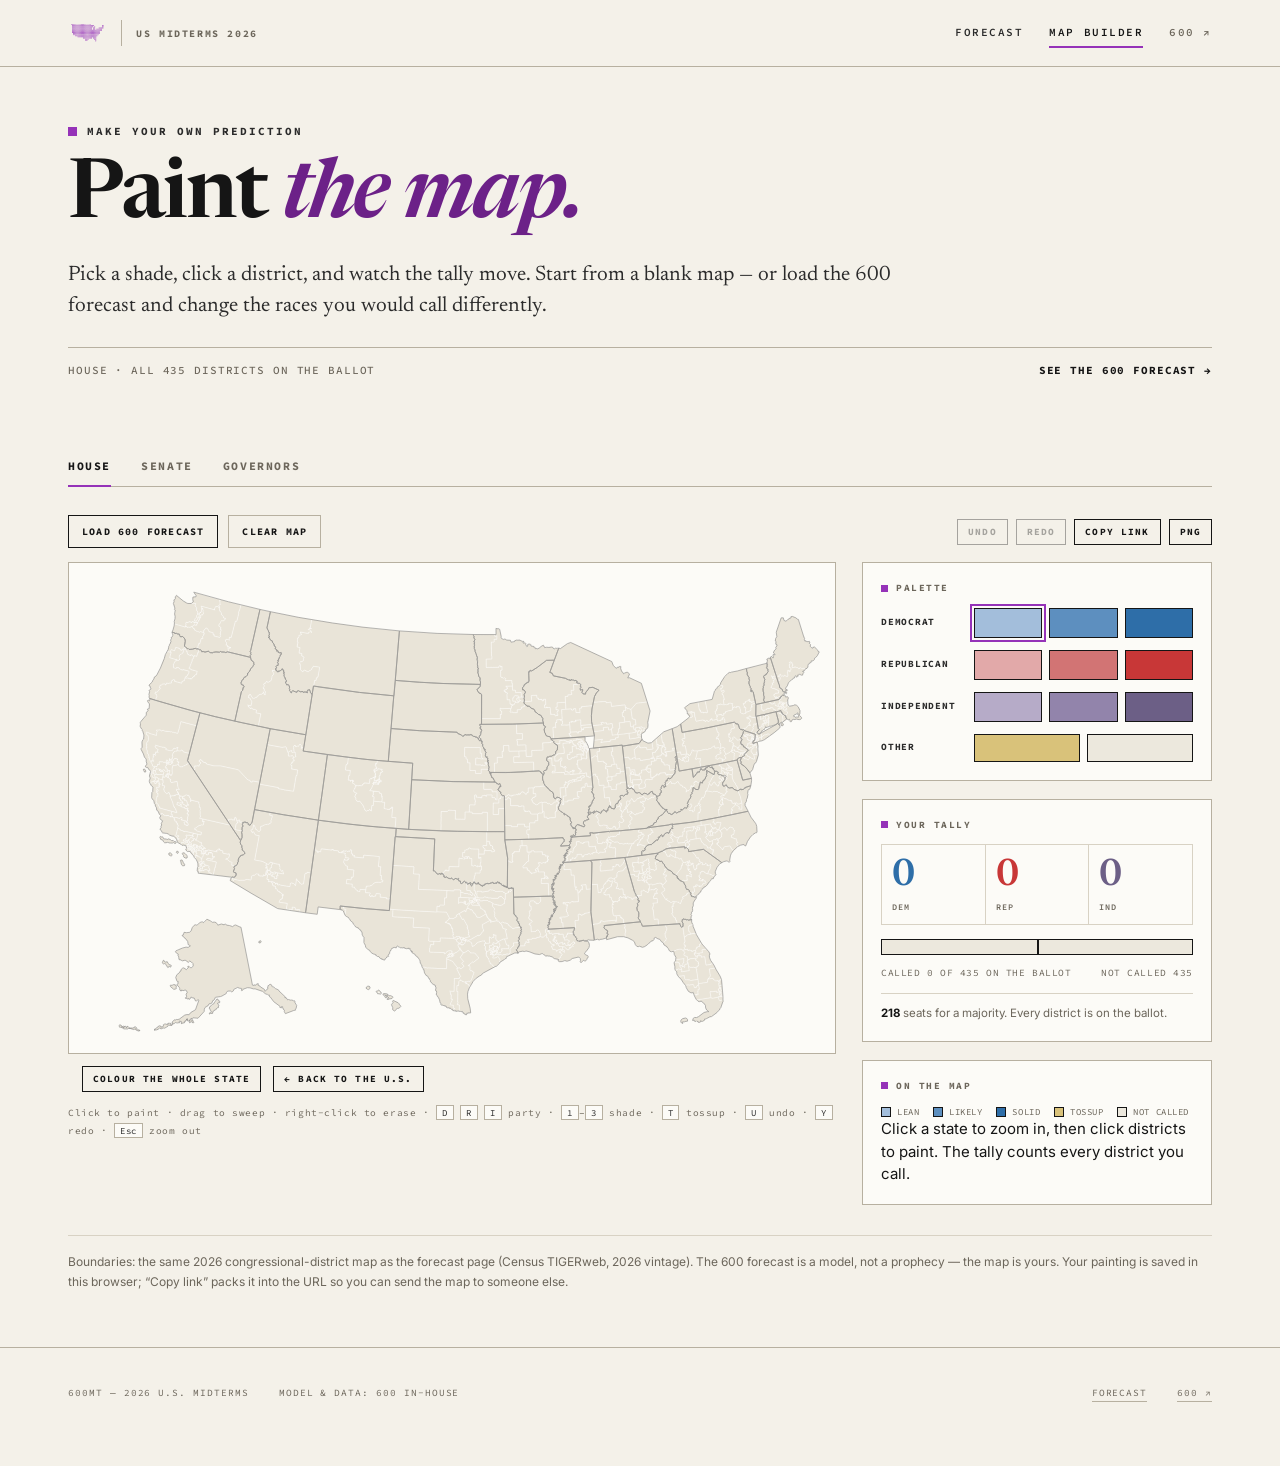
==== map.html @ 76a8f4be "Initial: 2026 U.S. midterms — forecast + map builder. Race-by-race Senate/House/Governor forecast fr" ====
<!DOCTYPE html>
<html lang="en">
<head>
  <meta charset="UTF-8">
  <meta name="viewport" content="width=device-width, initial-scale=1.0">
  <title>600mt — Make your own 2026 map</title>
  <meta name="description" content="Paint the 2026 U.S. midterms map yourself — House districts, Senate seats and governorships — and watch the tally.">
  <link rel="icon" type="image/svg+xml" href="img/logo.svg">
  <link rel="stylesheet" href="css/site.css">
</head>
<body>
  <header class="topbar">
    <div class="shell">
      <a class="brand" href="index.html" aria-label="600mt home">
        <img src="img/logo.svg" alt="600mt">
        <span class="divider"></span>
        <span class="tag">US Midterms 2026</span>
      </a>
      <nav class="nav" aria-label="Primary">
        <a href="index.html">Forecast</a>
        <a class="active" href="map.html">Map Builder</a>
        <a class="ext" href="https://anketdelisi.github.io/600/">600 &nearr;</a>
      </nav>
    </div>
  </header>

  <main class="shell">
    <header class="masthead">
      <div class="kicker">Make your own prediction</div>
      <h1 class="display">Paint <em>the map.</em></h1>
      <p class="lede">Pick a shade, click a district, and watch the tally move. Start from a blank map — or load the 600 forecast and change the races you would call differently.</p>
      <div class="dateline">
        <span id="status">Loading map&hellip;</span>
        <span class="spacer"></span>
        <a href="index.html"><b>See the 600 forecast &rarr;</b></a>
      </div>
    </header>

    <nav class="tabs" id="tabs" aria-label="Chamber">
      <button class="tab active" data-chamber="house">House</button>
      <button class="tab" data-chamber="senate">Senate</button>
      <button class="tab" data-chamber="governor">Governors</button>
    </nav>

    <div class="build-toolbar">
      <button class="btn" id="loadFc">Load 600 forecast</button>
      <button class="btn ghost" id="clearBtn">Clear map</button>
      <span class="spacer"></span>
      <div class="group">
        <button class="btn sm" id="undoBtn" disabled>Undo</button>
        <button class="btn sm" id="redoBtn" disabled>Redo</button>
        <button class="btn sm" id="shareBtn">Copy link</button>
        <button class="btn sm" id="pngBtn">PNG</button>
      </div>
    </div>

    <div class="builder">
      <section class="map-col" aria-label="Map">
        <div class="map-frame" id="frame">
          <div id="stage"></div>
          <div class="tip" id="tip"></div>
        </div>
        <div class="zoombar" id="zoombar" hidden>
          <b id="zoomName"></b>
          <button class="btn sm" id="fillStateBtn">Colour the whole state</button>
          <button class="btn sm" id="backBtn">&larr; Back to the U.S.</button>
        </div>
        <p class="hint">
          Click to paint &middot; drag to sweep &middot; right-click to erase &middot;
          <kbd>D</kbd> <kbd>R</kbd> <kbd>I</kbd> party &middot; <kbd>1</kbd>&ndash;<kbd>3</kbd> shade &middot;
          <kbd>T</kbd> tossup &middot; <kbd>U</kbd> undo &middot; <kbd>Y</kbd> redo &middot; <kbd>Esc</kbd> zoom out
        </p>
      </section>

      <aside class="side" aria-label="Controls and tally">
        <div class="panel">
          <div class="pk">Palette</div>
          <div class="palette" id="palette">
            <div class="prow" data-party="D">
              <span class="plabel">Democrat</span>
              <button class="swatch" data-code="1" style="--c:var(--d1)" aria-label="Lean Democratic" aria-pressed="false"></button>
              <button class="swatch" data-code="2" style="--c:var(--d2)" aria-label="Likely Democratic" aria-pressed="false"></button>
              <button class="swatch" data-code="3" style="--c:var(--d3)" aria-label="Solid Democratic" aria-pressed="false"></button>
            </div>
            <div class="prow" data-party="R">
              <span class="plabel">Republican</span>
              <button class="swatch" data-code="4" style="--c:var(--r1)" aria-label="Lean Republican" aria-pressed="false"></button>
              <button class="swatch" data-code="5" style="--c:var(--r2)" aria-label="Likely Republican" aria-pressed="false"></button>
              <button class="swatch" data-code="6" style="--c:var(--r3)" aria-label="Solid Republican" aria-pressed="false"></button>
            </div>
            <div class="prow" data-party="I">
              <span class="plabel">Independent</span>
              <button class="swatch" data-code="7" style="--c:var(--i1)" aria-label="Lean Independent" aria-pressed="false"></button>
              <button class="swatch" data-code="8" style="--c:var(--i2)" aria-label="Likely Independent" aria-pressed="false"></button>
              <button class="swatch" data-code="9" style="--c:var(--i3)" aria-label="Solid Independent" aria-pressed="false"></button>
            </div>
            <div class="prow special">
              <span class="plabel">Other</span>
              <button class="swatch" data-code="t" style="--c:var(--toss)" aria-label="Tossup" aria-pressed="false"></button>
              <button class="swatch" data-code="." style="--c:var(--paper-2)" aria-label="Not called" aria-pressed="true"></button>
            </div>
          </div>
        </div>

        <div class="panel tally">
          <div class="pk">Your tally</div>
          <div class="numbers">
            <div class="n d"><div class="v" id="tD">0</div><div class="k">Dem</div></div>
            <div class="n r"><div class="v" id="tR">0</div><div class="k">Rep</div></div>
            <div class="n i"><div class="v" id="tI">0</div><div class="k">Ind</div></div>
          </div>
          <div class="majority" id="majBar"><i class="d" id="mD"></i><i class="i" id="mI"></i><i class="r" id="mR"></i><div class="tick" id="mTick"></div></div>
          <div class="meta"><span id="tCalled">Called 0 of 435</span><span id="tLeft">Not called 435</span></div>
          <div class="chamber-line" id="chamberLine"></div>
        </div>

        <div class="panel">
          <div class="pk">On the map</div>
          <div class="chips">
            <span><i style="--c:var(--d1)"></i>Lean</span>
            <span><i style="--c:var(--d2)"></i>Likely</span>
            <span><i style="--c:var(--d3)"></i>Solid</span>
            <span><i style="--c:var(--toss)"></i>Tossup</span>
            <span><i style="--c:var(--paper-2)"></i>Not called</span>
          </div>
          <div class="chamber-line" id="legendLine"></div>
        </div>
      </aside>
    </div>

    <footer class="foot">
      Boundaries: the same 2026 congressional-district map as the forecast page (Census TIGERweb, 2026 vintage).
      The 600 forecast is a model, not a prophecy — the map is yours. Your painting is saved in this browser;
      &ldquo;Copy link&rdquo; packs it into the URL so you can send the map to someone else.
    </footer>
  </main>

  <footer class="footer">
    <div class="shell">
      <span>600mt &mdash; 2026 U.S. midterms</span>
      <span>Model &amp; data: 600 in-house</span>
      <span class="spacer"></span>
      <a href="index.html">Forecast</a>
      <a href="https://anketdelisi.github.io/600/">600 &nearr;</a>
    </div>
  </footer>

  <div class="toast" id="toast"></div>
  <script src="js/map.js"></script>
</body>
</html>
---- css/site.css ----
/* ============================================================
   600mt — 2026 U.S. Midterms
   Editorial design system: paper, ink, hairline rules, serif display
   ============================================================ */
@import url('https://fonts.googleapis.com/css2?family=Newsreader:ital,opsz,wght@0,6..72,400;0,6..72,500;0,6..72,600;0,6..72,800;1,6..72,400&family=Inter:wght@400;500;600;700;800&family=Source+Code+Pro:wght@400;500;600;700&display=swap');

:root{
  --paper:#F4F1E9;
  --paper-2:#ECE8DD;
  --surface:#FCFBF7;
  --ink:#151515;
  --ink-2:#2B2B2B;
  --muted:#6C665B;
  --line:#D8D2C4;
  --line-strong:#B7B0A0;
  --brand:#9532B8;
  --brand-deep:#6C2188;
  --d:#2E6EA8;
  --r:#C83737;
  --i:#6C5F86;
  --toss:#D9C27A;
  --d1:#A3BEDB;
  --d2:#5D8FBF;
  --d3:#2E6EA8;
  --r1:#E2A9A9;
  --r2:#D27474;
  --r3:#C83737;
  --i1:#B6ABC8;
  --i2:#9284AB;
  --i3:#6C5F86;
  --serif:'Newsreader','Iowan Old Style','Palatino Linotype',Georgia,serif;
  --sans:'Inter','Helvetica Neue',Arial,sans-serif;
  --mono:'Source Code Pro','IBM Plex Mono',ui-monospace,monospace;
}

*{box-sizing:border-box}
html{-webkit-text-size-adjust:100%}
html,body{margin:0;padding:0}
body{
  background:var(--paper);
  color:var(--ink);
  font-family:var(--sans);
  font-size:15px;
  line-height:1.5;
  -webkit-font-smoothing:antialiased;
  text-rendering:optimizeLegibility;
}
::selection{background:rgba(149,50,184,0.18)}
a{color:inherit;text-decoration:none}
a:hover{color:var(--brand-deep)}
button{font-family:inherit}
img{max-width:100%}
:focus-visible{outline:2px solid var(--brand);outline-offset:2px}

.shell{max-width:1200px;margin:0 auto;padding:0 28px}
.mono{font-family:var(--mono);font-variant-numeric:tabular-nums}

/* ---------- top bar ---------- */
.topbar{
  position:sticky;top:0;z-index:60;
  background:rgba(244,241,233,0.92);
  -webkit-backdrop-filter:blur(10px);
  border-bottom:1px solid var(--line-strong);
}
.topbar .shell{display:flex;align-items:center;gap:18px;height:66px}
.brand{display:flex;align-items:center;gap:14px;min-width:0}
.brand img{height:38px;width:auto;display:block}
.brand .divider{width:1px;height:26px;background:var(--line-strong)}
.brand .tag{font-family:var(--mono);font-size:10px;font-weight:700;letter-spacing:0.16em;text-transform:uppercase;color:var(--muted);white-space:nowrap}
.nav{margin-left:auto;display:flex;align-items:center;gap:26px}
.nav a{font-family:var(--mono);font-size:11px;font-weight:600;letter-spacing:0.14em;text-transform:uppercase;color:var(--ink-2);padding:6px 0;border-bottom:2px solid transparent}
.nav a:hover{color:var(--ink);border-bottom-color:var(--line-strong)}
.nav a.active{color:var(--ink);border-bottom-color:var(--brand)}
.nav .ext{color:var(--muted)}
@media (max-width:720px){
  .topbar .shell{height:58px;gap:10px}
  .brand img{height:31px}
  .brand .divider,.brand .tag{display:none}
  .nav{gap:14px}
  .nav a{font-size:10px;letter-spacing:0.1em}
}

/* ---------- masthead ---------- */
.masthead{padding:56px 0 34px}
.kicker{display:flex;align-items:center;gap:10px;font-family:var(--mono);font-size:11px;font-weight:700;letter-spacing:0.18em;text-transform:uppercase;color:var(--ink-2);margin-bottom:18px}
.kicker::before{content:"";width:9px;height:9px;background:var(--brand);display:inline-block}
h1.display{
  font-family:var(--serif);font-weight:600;font-size:clamp(44px,6.4vw,84px);
  line-height:0.98;letter-spacing:-0.03em;margin:0 0 22px;max-width:1000px;
}
h1.display em{font-style:italic;color:var(--brand-deep)}
.lede{font-family:var(--serif);font-size:clamp(17px,2vw,21px);line-height:1.5;color:var(--ink-2);max-width:72ch;margin:0 0 24px}
.dateline{display:flex;flex-wrap:wrap;align-items:center;gap:10px 22px;border-top:1px solid var(--line-strong);padding-top:14px;font-family:var(--mono);font-size:11px;font-weight:500;letter-spacing:0.08em;text-transform:uppercase;color:var(--muted)}
.dateline b{color:var(--ink);font-weight:700}
.dateline .spacer{margin-left:auto}

/* ---------- tabs ---------- */
.tabs{display:flex;gap:30px;border-bottom:1px solid var(--line-strong);margin:34px 0 28px}
.tab{
  appearance:none;background:none;border:0;border-bottom:2px solid transparent;
  font-family:var(--mono);font-size:11.5px;font-weight:700;letter-spacing:0.14em;
  text-transform:uppercase;color:var(--muted);padding:13px 0 12px;cursor:pointer;
  margin-bottom:-1px;transition:color .15s ease,border-color .15s ease;
}
.tab:hover{color:var(--ink)}
.tab.active{color:var(--ink);border-bottom-color:var(--brand)}
.pane{display:none}
.pane.active{display:block}

/* ---------- cards & rules ---------- */
.card{background:var(--surface);border:1px solid var(--line-strong);padding:24px}
.card + .card{margin-top:22px}
.card-head{display:flex;align-items:flex-start;gap:14px;margin-bottom:4px}
.card-head .t{font-family:var(--serif);font-size:23px;font-weight:600;letter-spacing:-0.01em;line-height:1.15}
.card-head .bar{width:9px;height:9px;background:var(--brand);margin-top:8px;flex:none}
.card .note{color:var(--muted);font-size:12.5px;margin:6px 0 18px;max-width:80ch}
.rule{border-top:1px solid var(--line);margin:18px 0}

/* ---------- scoreline ---------- */
.statusbar{
  position:sticky;top:66px;z-index:50;
  background:var(--paper);border-top:1px solid var(--ink);border-bottom:1px solid var(--ink);
  display:grid;grid-template-columns:150px 150px minmax(0,1fr) auto;align-items:center;
  gap:22px;padding:14px 2px;margin:0 0 28px;
}
@media (max-width:820px){
  .statusbar{grid-template-columns:1fr 1fr;gap:10px 22px}
  .statusbar{top:58px}
  .statusbar .sb-maj{grid-column:1/-1}
}
.sb-seg{display:flex;flex-direction:column;gap:2px}
.sb-seg .v{font-family:var(--serif);font-size:34px;font-weight:600;line-height:1;letter-spacing:-0.02em}
.sb-seg .v .pct{font-size:18px;vertical-align:8px;color:var(--muted)}
.sb-seg .k{font-family:var(--mono);font-size:9.5px;font-weight:600;letter-spacing:0.14em;text-transform:uppercase;color:var(--muted)}
.sb-seg.d .v{color:var(--d)}
.sb-seg.r .v{color:var(--r)}
.sb-seats{font-family:var(--mono);font-size:12px;font-weight:500;color:var(--ink-2);line-height:1.6}
.sb-seats b{font-weight:700}
.sb-seats b.d{color:var(--d)}.sb-seats b.r{color:var(--r)}
.sb-maj{font-family:var(--mono);font-size:10px;font-weight:600;letter-spacing:0.12em;text-transform:uppercase;color:var(--muted);text-align:right}
@media (max-width:820px){.sb-maj{text-align:left}}

/* ---------- two-column layout ---------- */
.layout-2col{display:grid;grid-template-columns:minmax(0,5fr) minmax(0,7fr);gap:22px;align-items:start;margin-bottom:22px}
@media (max-width:900px){.layout-2col{grid-template-columns:1fr}}
.col-a,.col-b{display:flex;flex-direction:column;gap:22px}

/* ---------- win-probability cells ---------- */
.ctl{display:grid;grid-template-columns:1fr 1fr;gap:1px;background:var(--line);border:1px solid var(--line);margin:16px 0 0}
.ctl .cell{background:var(--surface);padding:16px 16px 14px;border-top:3px solid var(--line-strong)}
.ctl .cell.d{border-top-color:var(--d)}
.ctl .cell.r{border-top-color:var(--r)}
.ctl .big{font-family:var(--serif);font-size:46px;font-weight:600;line-height:1;letter-spacing:-0.02em}
.ctl .cell.d .big{color:var(--d)}
.ctl .cell.r .big{color:var(--r)}
.ctl .big .pct{font-size:22px;color:var(--muted)}
.ctl .lbl{font-family:var(--mono);font-size:9.5px;font-weight:600;letter-spacing:0.12em;text-transform:uppercase;color:var(--muted);margin-top:8px;line-height:1.5}
.ctl .line{grid-column:1/-1;background:var(--surface);padding:14px 16px;font-size:12.5px;color:var(--muted);line-height:1.65}
.ctl .line b{color:var(--ink)}

/* ---------- charts ---------- */
.chart svg{width:100%;height:170px;display:block}
.chart .axis{font-family:var(--mono);font-size:9px;font-weight:600;fill:var(--muted)}

/* ---------- tables ---------- */
table{width:100%;border-collapse:collapse}
th{font-family:var(--mono);font-size:9.5px;font-weight:700;letter-spacing:0.14em;text-transform:uppercase;color:var(--muted);text-align:left;padding:10px 10px;border-bottom:1px solid var(--ink)}
td{padding:11px 10px;border-bottom:1px solid var(--line);vertical-align:middle;font-size:13px}
tbody tr{transition:background .12s ease}
tr[data-key]{cursor:pointer}
tr[data-key]:hover td{background:var(--paper-2)}
tr.selected td{background:#F1E9F4}
.race-name b{font-size:13.5px;font-weight:700}
.race-name .inc{display:block;color:var(--muted);font-size:11px;margin-top:2px}
.party-badge{display:inline-flex;align-items:center;justify-content:center;width:20px;height:20px;margin-right:8px;vertical-align:-4px;overflow:hidden;border:1px solid var(--line-strong);background:#fff}
.party-badge img{width:100%;height:100%;object-fit:contain;display:block}
.party-badge.D{background:var(--d)}
.party-badge.R{background:var(--r)}
.party-badge.I{background:var(--i);color:#fff;font-size:8px;font-weight:800}
.party-badge.open{color:var(--muted);font-size:8px;font-weight:800}
.rating{display:inline-block;font-family:var(--mono);font-size:10px;font-weight:600;letter-spacing:0.04em;padding:4px 8px;border:1px solid var(--line-strong);white-space:nowrap;color:var(--ink-2)}
.rating.d{border-color:var(--d);color:var(--d);background:#EDF3F9}
.rating.r{border-color:var(--r);color:var(--r);background:#FAEEEE}
.rating.t{border-color:#B99A3F;color:#7A6418;background:#F7F0D7}
.rating.none{color:var(--muted);background:transparent}
.polling{font-family:var(--mono);font-size:11.5px;white-space:nowrap;color:var(--ink-2)}
.polling .none{color:var(--muted)}
.polling b.n{color:var(--d);font-weight:600}
.polling b.u{color:var(--r);font-weight:600}
.polling b.i{color:var(--i);font-weight:600}
.chance{display:flex;height:28px;border:1px solid var(--ink);position:relative;overflow:hidden;background:var(--surface)}
.chance .d{background:var(--d)}
.chance .r{background:var(--r)}
.chance .i{background:var(--i)}
.chance .tick{position:absolute;top:0;bottom:0;left:50%;width:2px;background:rgba(21,21,21,0.5);z-index:2}
.chance .lbl{position:absolute;top:50%;transform:translateY(-50%);font-family:var(--mono);font-size:10.5px;font-weight:700;color:#fff;z-index:3;padding:0 7px}
.chance .lbl.pleft{left:2px}
.chance .lbl.pright{right:2px}
.chance .lbl.pind{left:50%;transform:translate(-50%,-50%)}
.legend{display:flex;gap:20px;flex-wrap:wrap;font-family:var(--mono);font-size:10px;letter-spacing:0.06em;text-transform:uppercase;color:var(--muted);margin-top:16px;padding-top:12px;border-top:1px solid var(--line)}
.legend .sw{display:inline-block;width:22px;height:9px;border:1px solid var(--ink);margin-right:7px;vertical-align:0}
.legend .sw.d{background:var(--d)}.legend .sw.r{background:var(--r)}

/* ---------- race detail ---------- */
tr.detail-row td{background:var(--paper);border-bottom:1px solid var(--ink);padding:16px 10px}
.race-detail{padding:2px}
.race-detail.empty{font-family:var(--mono);font-size:11px;color:var(--muted);padding:10px 2px}
.rd-head{display:flex;align-items:baseline;gap:12px;flex-wrap:wrap;margin-bottom:12px}
.rd-title{font-family:var(--mono);font-size:10px;font-weight:700;letter-spacing:0.14em;text-transform:uppercase}
.rd-note{font-family:var(--mono);font-size:10px;color:var(--muted)}
.rd-graph{background:var(--surface);border:1px solid var(--line-strong);padding:10px 12px;margin-bottom:14px}
.rd-table th{padding:6px 8px;border-bottom:1px solid var(--ink)}
.rd-table td{padding:7px 8px;border-bottom:1px solid var(--line);font-size:12px;font-weight:600}
.rd-table td.num{font-family:var(--mono);font-variant-numeric:tabular-nums;text-align:right;font-weight:500}
.rd-table td.d{color:var(--d)}.rd-table td.r{color:var(--r)}

/* ---------- map (forecast) ---------- */
.mapwrap{position:relative}
.map-ctrls{display:flex;align-items:center;gap:10px;margin-bottom:12px;flex-wrap:wrap}
.map-ctrls .map-title{font-family:var(--mono);font-size:10px;font-weight:600;letter-spacing:0.08em;text-transform:uppercase;color:var(--muted)}
.map-svg{width:100%;display:block}
.map-svg .land{fill:var(--paper-2);stroke:#fff;stroke-width:0.6}
.map-svg .st{stroke:#fff;stroke-width:0.6;cursor:pointer;transition:fill .15s ease}
.map-svg .st:hover,.map-svg .st.focus{stroke:var(--ink);stroke-width:1.4}
.map-svg .dist{stroke:#fff;stroke-width:0.4;cursor:pointer;transition:fill .12s ease}
.map-svg .dist:hover,.map-svg .dist.focus{stroke:var(--ink);stroke-width:1.1}
.map-svg .sub{stroke:var(--ink);stroke-width:1;fill:none;pointer-events:none;opacity:0.45}
.map-tip{position:absolute;pointer-events:none;background:var(--ink);color:var(--paper);padding:10px 12px;font-size:12px;z-index:30;display:none;min-width:150px}
.map-tip .t{font-weight:700;font-size:12.5px;margin-bottom:4px;letter-spacing:0.01em}
.map-tip .t .cd{opacity:0.65;font-weight:500}
.map-tip .r{font-family:var(--mono);font-size:11px;margin-top:2px}
.map-tip .r .d{color:#9CC3E8}.map-tip .r .u{color:#F0A6A6}
.map-tip .m{opacity:0.7;font-size:10.5px;margin-top:3px;font-family:var(--mono)}
.map-leg{display:flex;align-items:center;gap:10px;flex-wrap:wrap;font-family:var(--mono);font-size:9.5px;letter-spacing:0.06em;text-transform:uppercase;color:var(--muted);margin-top:14px;padding-top:12px;border-top:1px solid var(--line)}
.map-leg .bar{width:170px;height:10px;border:1px solid var(--ink);display:flex;overflow:hidden}
.map-leg .bar i{display:block;height:100%}
.map-leg b{color:var(--ink)}

/* ---------- buttons ---------- */
.btn{
  appearance:none;display:inline-flex;align-items:center;gap:8px;
  background:transparent;color:var(--ink);border:1px solid var(--ink);
  font-family:var(--mono);font-size:10px;font-weight:700;letter-spacing:0.12em;
  text-transform:uppercase;padding:9px 13px;cursor:pointer;
  transition:background .12s ease,color .12s ease,border-color .12s ease,opacity .12s ease;
  white-space:nowrap;
}
.btn:hover{background:var(--ink);color:var(--paper)}
.btn:disabled{opacity:0.35;cursor:not-allowed}
.btn:disabled:hover{background:transparent;color:var(--ink)}
.btn.primary{background:var(--ink);color:var(--paper)}
.btn.primary:hover{background:var(--brand-deep);border-color:var(--brand-deep);color:#fff}
.btn.ghost{border-color:var(--line-strong)}
.btn.ghost:hover{background:var(--paper-2);border-color:var(--ink);color:var(--ink)}
.btn.sm{padding:6px 10px;font-size:9.5px}
.shot-btn{
  appearance:none;display:inline-flex;align-items:center;justify-content:center;
  width:30px;height:30px;background:transparent;border:1px solid var(--ink);color:var(--ink);
  cursor:pointer;margin-left:auto;transition:background .12s ease,color .12s ease;
}
.shot-btn:hover{background:var(--ink);color:var(--paper)}
.shot-btn svg{display:block}

/* ---------- misc ---------- */
.foot{font-size:12px;line-height:1.7;color:var(--muted);margin:22px 0 0;padding-top:16px;border-top:1px solid var(--line)}
.foot b{color:var(--ink)}
.load{text-align:center;padding:70px 0;font-family:var(--mono);font-size:11px;letter-spacing:0.12em;text-transform:uppercase;color:var(--muted)}
.select{
  font-family:var(--mono);font-size:10.5px;font-weight:600;letter-spacing:0.06em;
  padding:8px 10px;border:1px solid var(--ink);background:var(--surface);color:var(--ink);cursor:pointer;
}
.toggle-flow{display:flex;align-items:center;gap:12px;margin-bottom:16px;flex-wrap:wrap}
.footer{padding:38px 0 64px;border-top:1px solid var(--line-strong);margin-top:54px}
.footer .shell{display:flex;flex-wrap:wrap;gap:16px 30px;align-items:baseline;font-family:var(--mono);font-size:9.5px;letter-spacing:0.1em;text-transform:uppercase;color:var(--muted)}
.footer .shell .spacer{margin-left:auto}
.footer a{border-bottom:1px solid var(--line-strong);padding-bottom:1px}
.footer a:hover{border-color:var(--brand)}

/* ============================================================
   MAP BUILDER (map.html)
   ============================================================ */
.builder{display:grid;grid-template-columns:minmax(0,1fr) 350px;gap:26px;align-items:start;margin-bottom:30px}
@media (max-width:980px){.builder{grid-template-columns:1fr}}
.map-col{min-width:0}
.build-toolbar{display:flex;align-items:center;gap:10px;flex-wrap:wrap;margin-bottom:14px}
.build-toolbar .spacer{margin-left:auto}
.build-toolbar .group{display:flex;gap:8px;flex-wrap:wrap}
.map-frame{background:var(--surface);border:1px solid var(--line-strong);padding:14px;position:relative}
.map-frame svg{width:100%;display:block;touch-action:none}
.map-frame .land{fill:var(--paper-2);stroke:#fff;stroke-width:0.6}
.map-frame .region{stroke:#fff;stroke-width:0.5;cursor:crosshair;transition:opacity .1s ease}
.map-frame .region.nopaint{cursor:default;opacity:0.4}
.map-frame .region:hover{stroke:var(--ink);stroke-width:1.3}
.map-frame .dist{stroke:#fff;stroke-width:0.45;cursor:crosshair}
.map-frame .dist:hover{stroke:var(--ink);stroke-width:1.1}
.map-frame .sub{stroke:var(--ink);stroke-width:1;fill:none;pointer-events:none;opacity:0.4}
.map-frame .state-label{font-family:var(--mono);font-size:10px;font-weight:600;fill:var(--muted);pointer-events:none;letter-spacing:0.04em}
.map-frame .tip{
  position:absolute;pointer-events:none;background:var(--ink);color:var(--paper);
  padding:9px 11px;font-size:11.5px;z-index:30;display:none;max-width:260px;line-height:1.4;
}
.map-frame .tip .t{font-weight:700;font-size:12px}
.map-frame .tip .m{font-family:var(--mono);font-size:10px;opacity:0.75;margin-top:3px}
.zoombar{display:flex;align-items:center;gap:12px;margin:12px 2px 0;font-family:var(--mono);font-size:10px;letter-spacing:0.1em;text-transform:uppercase;color:var(--muted)}
.zoombar b{color:var(--ink)}
.hint{font-family:var(--mono);font-size:9.5px;letter-spacing:0.06em;color:var(--muted);margin-top:12px;line-height:1.9}
.hint kbd{font-family:var(--mono);border:1px solid var(--line-strong);padding:1px 5px;font-size:9px;color:var(--ink-2);background:var(--surface)}

/* sidebar */
.side{position:sticky;top:84px;display:flex;flex-direction:column;gap:18px}
@media (max-width:980px){.side{position:static}}
.panel{background:var(--surface);border:1px solid var(--line-strong);padding:18px}
.panel .pk{font-family:var(--mono);font-size:9.5px;font-weight:700;letter-spacing:0.16em;text-transform:uppercase;color:var(--muted);margin-bottom:12px;display:flex;align-items:center;gap:8px}
.panel .pk::before{content:"";width:7px;height:7px;background:var(--brand)}
.palette{display:flex;flex-direction:column;gap:12px}
.prow{display:grid;grid-template-columns:86px repeat(3,1fr);gap:7px;align-items:center}
.prow .plabel{font-family:var(--mono);font-size:9.5px;font-weight:700;letter-spacing:0.08em;text-transform:uppercase;color:var(--ink-2)}
.swatch{
  appearance:none;height:30px;border:1px solid var(--ink);background:var(--c);
  cursor:pointer;position:relative;transition:transform .1s ease;
}
.swatch:hover{transform:translateY(-1px)}
.swatch[aria-pressed="true"]{outline:2px solid var(--brand);outline-offset:2px}
.swatch small{position:absolute;bottom:-1px;right:2px;font-family:var(--mono);font-size:7.5px;font-weight:700;color:rgba(21,21,21,0.55)}
.prow.special{grid-template-columns:86px 1fr 1fr}
.prow.special .swatch{height:28px}

/* tally */
.tally .numbers{display:grid;grid-template-columns:1fr 1fr 1fr;gap:1px;background:var(--line);border:1px solid var(--line);margin-bottom:14px}
.tally .numbers .n{background:var(--surface);padding:12px 10px 10px}
.tally .numbers .n .v{font-family:var(--serif);font-size:38px;font-weight:600;line-height:1;letter-spacing:-0.02em}
.tally .numbers .n .k{font-family:var(--mono);font-size:8.5px;font-weight:600;letter-spacing:0.12em;text-transform:uppercase;color:var(--muted);margin-top:6px}
.tally .numbers .n.d .v{color:var(--d)}
.tally .numbers .n.r .v{color:var(--r)}
.tally .numbers .n.i .v{color:var(--i)}
.majority{height:16px;border:1px solid var(--ink);display:flex;position:relative;overflow:hidden;background:var(--paper-2);margin-bottom:10px}
.majority i{display:block;height:100%}
.majority .tick{position:absolute;top:-1px;bottom:-1px;width:2px;background:var(--ink);z-index:2}
.tally .meta{display:flex;justify-content:space-between;gap:10px;font-family:var(--mono);font-size:9.5px;letter-spacing:0.06em;text-transform:uppercase;color:var(--muted);line-height:1.7}
.tally .meta b{color:var(--ink)}
.tally .chamber-line{margin-top:12px;padding-top:10px;border-top:1px solid var(--line);font-size:11.5px;color:var(--muted);line-height:1.65}
.tally .chamber-line b{color:var(--ink)}
.tally .chamber-line .d{color:var(--d);font-weight:700}
.tally .chamber-line .r{color:var(--r);font-weight:700}
.tally .chamber-line .i{color:var(--i);font-weight:700}

/* legend chips in builder */
.chips{display:flex;flex-wrap:wrap;gap:8px 14px;font-family:var(--mono);font-size:9px;letter-spacing:0.06em;text-transform:uppercase;color:var(--muted);margin-top:12px}
.chips span{display:inline-flex;align-items:center;gap:6px}
.chips i{width:10px;height:10px;border:1px solid var(--ink);display:inline-block;background:var(--c)}

/* toast */
.toast{
  position:fixed;left:50%;bottom:26px;transform:translateX(-50%) translateY(10px);
  background:var(--ink);color:var(--paper);font-family:var(--mono);font-size:10px;
  letter-spacing:0.08em;text-transform:uppercase;padding:10px 16px;opacity:0;
  pointer-events:none;transition:opacity .2s ease,transform .2s ease;z-index:100;
}
.toast.on{opacity:1;transform:translateX(-50%)}
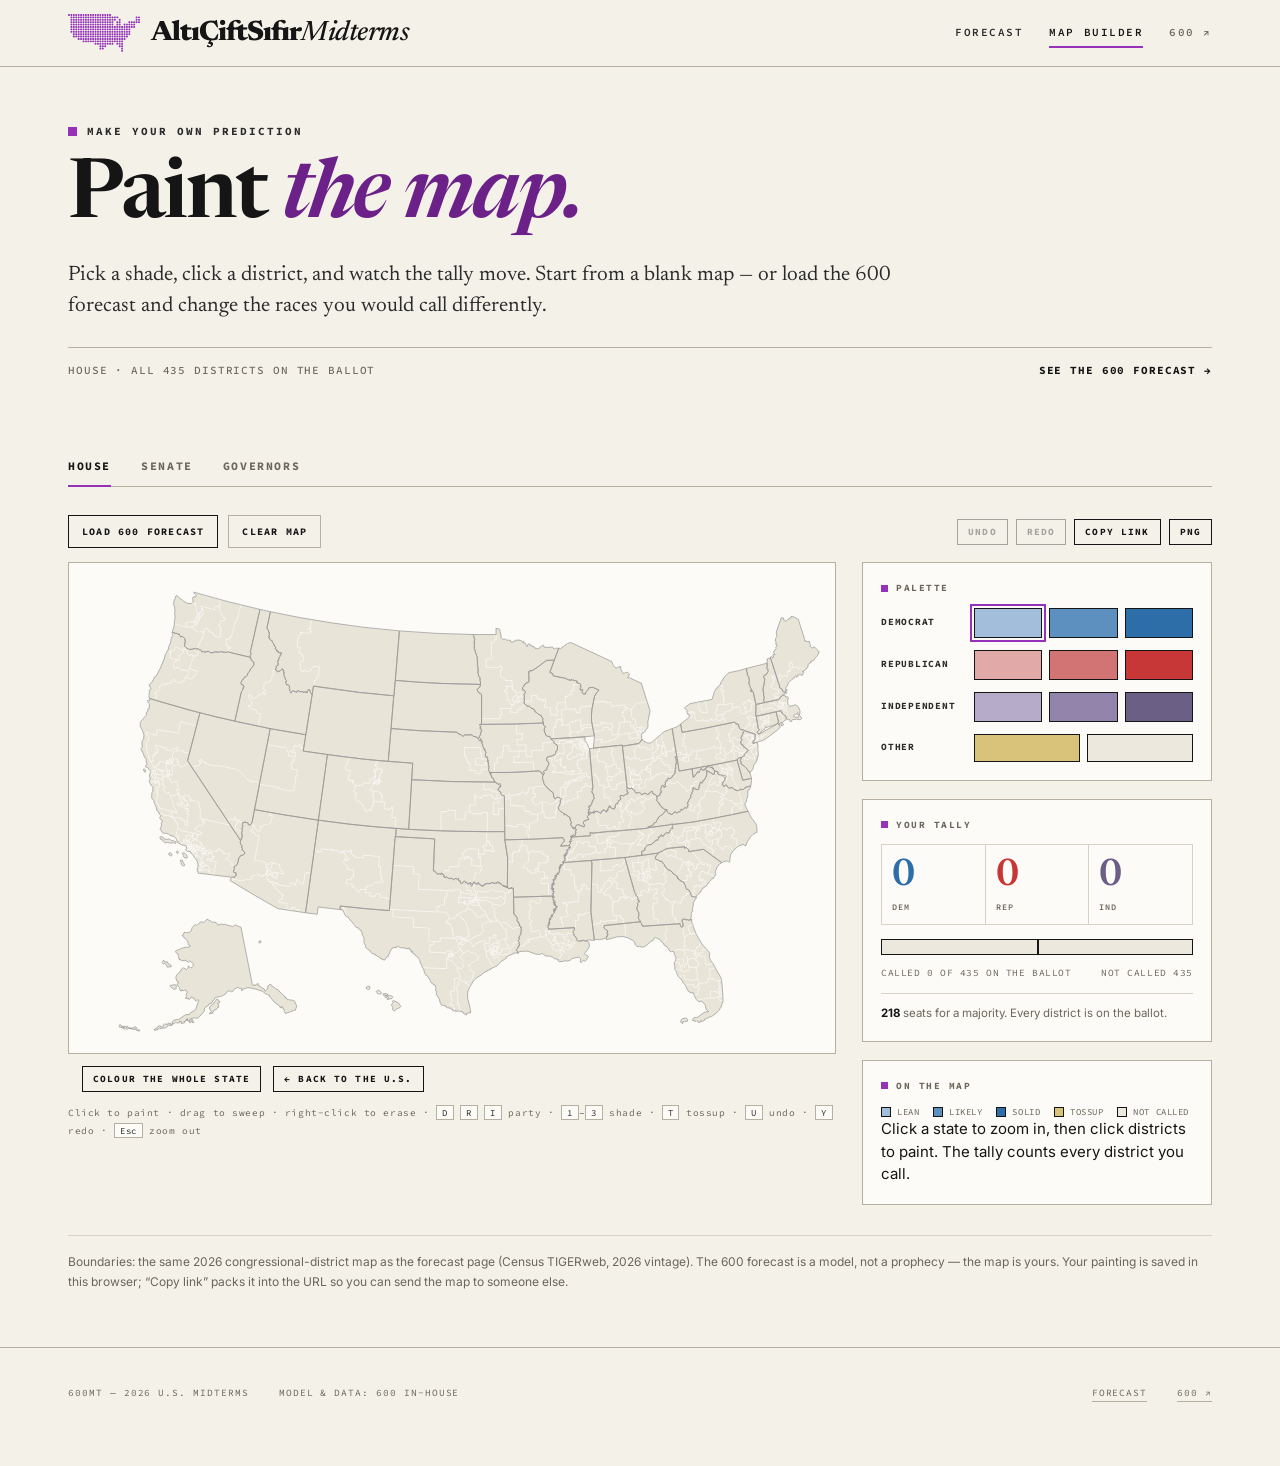
==== commit 102a7bc5: "Brand: dotted map + AltıÇiftSıfır Midterms wordmark Crop the dotted-map favicon/logo to the map boun" ====
--- a/map.html
+++ b/map.html
@@ -3,7 +3,7 @@
 <head>
   <meta charset="UTF-8">
   <meta name="viewport" content="width=device-width, initial-scale=1.0">
-  <title>600mt — Make your own 2026 map</title>
+  <title>AltıÇiftSıfır Midterms — Make your own 2026 map</title>
   <meta name="description" content="Paint the 2026 U.S. midterms map yourself — House districts, Senate seats and governorships — and watch the tally.">
   <link rel="icon" type="image/svg+xml" href="img/logo.svg">
   <link rel="stylesheet" href="css/site.css">
@@ -11,10 +11,9 @@
 <body>
   <header class="topbar">
     <div class="shell">
-      <a class="brand" href="index.html" aria-label="600mt home">
-        <img src="img/logo.svg" alt="600mt">
-        <span class="divider"></span>
-        <span class="tag">US Midterms 2026</span>
+      <a class="brand" href="index.html" aria-label="AltıÇiftSıfır Midterms — home">
+        <img class="brand-mark" src="img/logo.svg" alt="">
+        <span class="brand-word">AltıÇiftSıfır<em>Midterms</em></span>
       </a>
       <nav class="nav" aria-label="Primary">
         <a href="index.html">Forecast</a>
--- a/css/site.css
+++ b/css/site.css
@@ -2,7 +2,7 @@
    600mt — 2026 U.S. Midterms
    Editorial design system: paper, ink, hairline rules, serif display
    ============================================================ */
-@import url('https://fonts.googleapis.com/css2?family=Newsreader:ital,opsz,wght@0,6..72,400;0,6..72,500;0,6..72,600;0,6..72,800;1,6..72,400&family=Inter:wght@400;500;600;700;800&family=Source+Code+Pro:wght@400;500;600;700&display=swap');
+@import url('https://fonts.googleapis.com/css2?family=Newsreader:ital,opsz,wght@0,6..72,400;0,6..72,500;0,6..72,600;0,6..72,800;1,6..72,400;1,6..72,500&family=Inter:wght@400;500;600;700;800&family=Source+Code+Pro:wght@400;500;600;700&display=swap');
 
 :root{
   --paper:#F4F1E9;
@@ -63,21 +63,37 @@
   border-bottom:1px solid var(--line-strong);
 }
 .topbar .shell{display:flex;align-items:center;gap:18px;height:66px}
-.brand{display:flex;align-items:center;gap:14px;min-width:0}
-.brand img{height:38px;width:auto;display:block}
-.brand .divider{width:1px;height:26px;background:var(--line-strong)}
-.brand .tag{font-family:var(--mono);font-size:10px;font-weight:700;letter-spacing:0.16em;text-transform:uppercase;color:var(--muted);white-space:nowrap}
+.brand{display:flex;align-items:center;gap:11px;min-width:0;color:var(--ink)}
+.brand-mark{height:38px;width:auto;display:block;flex:none}
+.brand-word{display:flex;align-items:baseline;font-family:var(--serif);font-weight:800;font-size:28px;line-height:1;letter-spacing:-0.035em;white-space:nowrap}
+.brand-word em{font-style:italic;font-weight:500;letter-spacing:-0.02em;margin-left:0.02em}
+.brand:hover .brand-word,.brand:hover .brand-word em{color:var(--brand-deep)}
 .nav{margin-left:auto;display:flex;align-items:center;gap:26px}
 .nav a{font-family:var(--mono);font-size:11px;font-weight:600;letter-spacing:0.14em;text-transform:uppercase;color:var(--ink-2);padding:6px 0;border-bottom:2px solid transparent}
 .nav a:hover{color:var(--ink);border-bottom-color:var(--line-strong)}
 .nav a.active{color:var(--ink);border-bottom-color:var(--brand)}
 .nav .ext{color:var(--muted)}
-@media (max-width:720px){
+@media (max-width:980px){
+  .brand-mark{height:32px}
+  .brand-word{font-size:23px}
+  .nav{gap:18px}
+}
+@media (max-width:760px){
   .topbar .shell{height:58px;gap:10px}
-  .brand img{height:31px}
-  .brand .divider,.brand .tag{display:none}
+  .brand{gap:0}
+  .brand-mark{height:31px}
+  .brand-word{display:none}
   .nav{gap:14px}
   .nav a{font-size:10px;letter-spacing:0.1em}
+}
+@media (max-width:430px){
+  .brand-mark{height:27px}
+  .nav{gap:10px}
+  .nav a{font-size:9px;letter-spacing:0.05em}
+}
+@media (max-width:360px){
+  .brand-mark{height:24px}
+  .nav a{font-size:8.5px}
 }
 
 /* ---------- masthead ---------- */
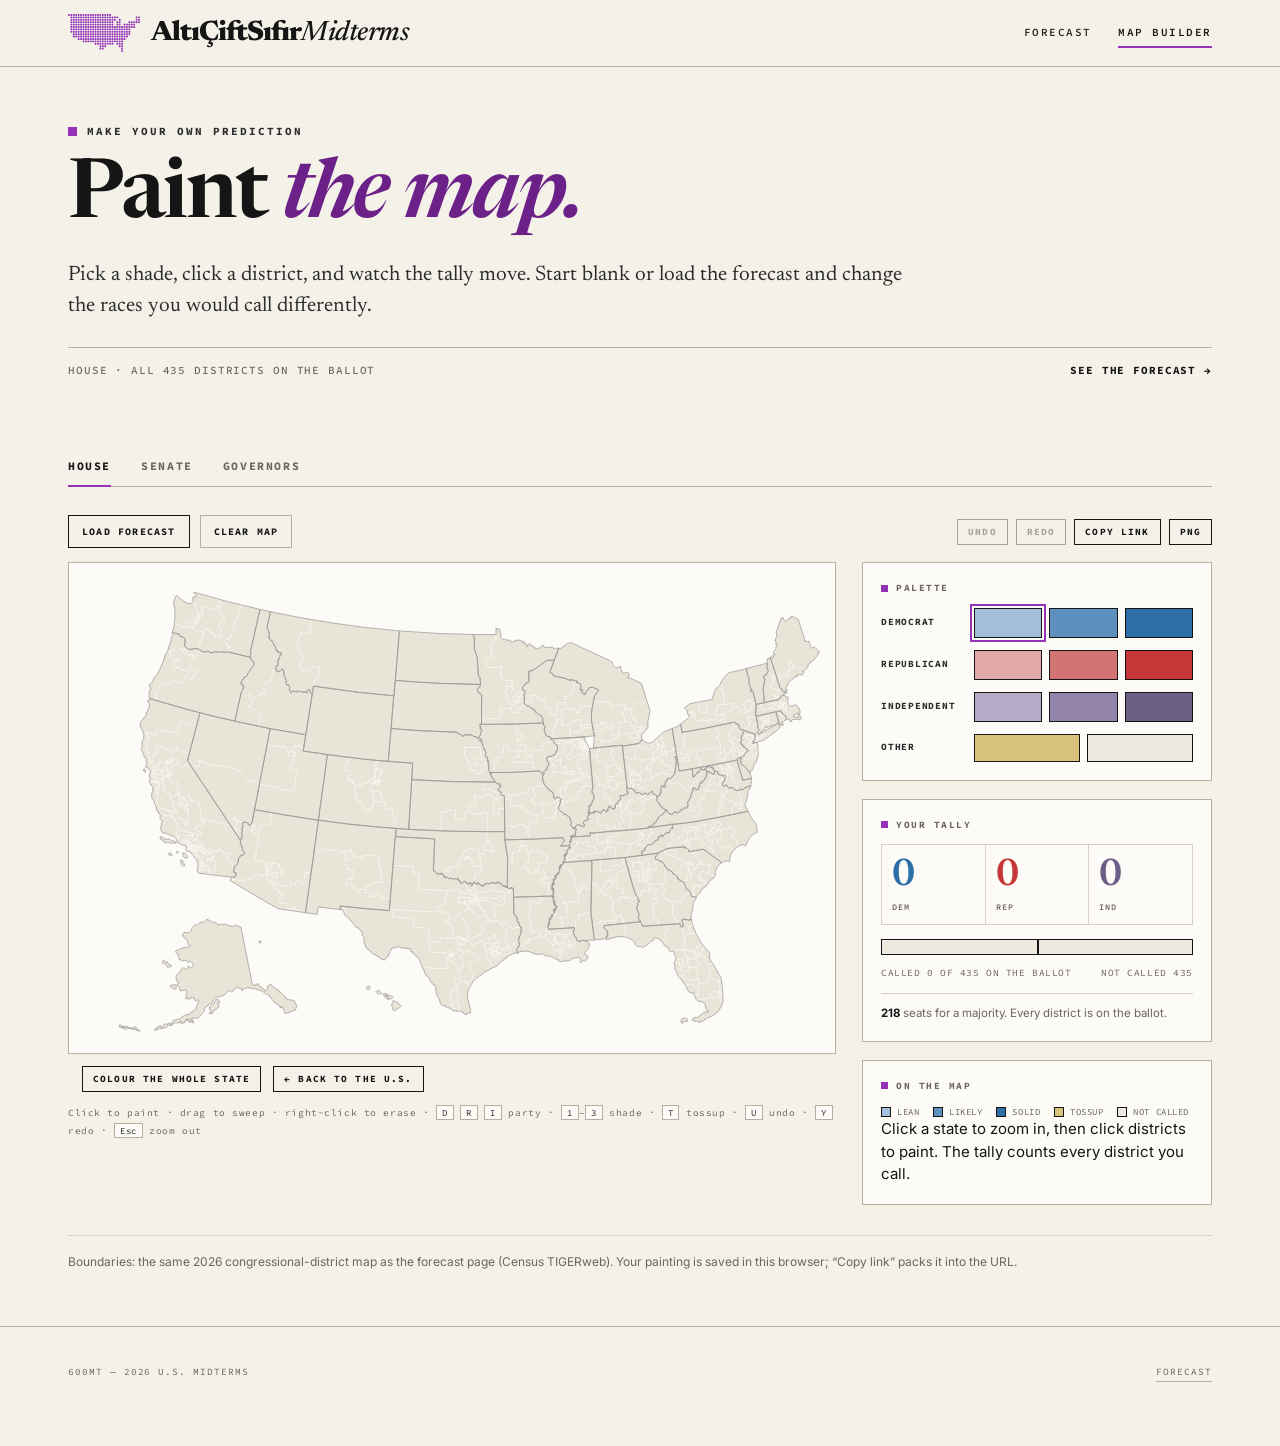
==== commit 7f65431a: "Trim redundant site copy and remove 600 link" ====
--- a/map.html
+++ b/map.html
@@ -18,7 +18,6 @@
       <nav class="nav" aria-label="Primary">
         <a href="index.html">Forecast</a>
         <a class="active" href="map.html">Map Builder</a>
-        <a class="ext" href="https://anketdelisi.github.io/600/">600 &nearr;</a>
       </nav>
     </div>
   </header>
@@ -27,11 +26,11 @@
     <header class="masthead">
       <div class="kicker">Make your own prediction</div>
       <h1 class="display">Paint <em>the map.</em></h1>
-      <p class="lede">Pick a shade, click a district, and watch the tally move. Start from a blank map — or load the 600 forecast and change the races you would call differently.</p>
+      <p class="lede">Pick a shade, click a district, and watch the tally move. Start blank or load the forecast and change the races you would call differently.</p>
       <div class="dateline">
         <span id="status">Loading map&hellip;</span>
         <span class="spacer"></span>
-        <a href="index.html"><b>See the 600 forecast &rarr;</b></a>
+        <a href="index.html"><b>See the forecast &rarr;</b></a>
       </div>
     </header>
 
@@ -42,7 +41,7 @@
     </nav>
 
     <div class="build-toolbar">
-      <button class="btn" id="loadFc">Load 600 forecast</button>
+      <button class="btn" id="loadFc">Load forecast</button>
       <button class="btn ghost" id="clearBtn">Clear map</button>
       <span class="spacer"></span>
       <div class="group">
@@ -128,19 +127,17 @@
     </div>
 
     <footer class="foot">
-      Boundaries: the same 2026 congressional-district map as the forecast page (Census TIGERweb, 2026 vintage).
-      The 600 forecast is a model, not a prophecy — the map is yours. Your painting is saved in this browser;
-      &ldquo;Copy link&rdquo; packs it into the URL so you can send the map to someone else.
+      Boundaries: the same 2026 congressional-district map as the forecast page
+      (Census TIGERweb). Your painting is saved in this browser;
+      &ldquo;Copy link&rdquo; packs it into the URL.
     </footer>
   </main>
 
   <footer class="footer">
     <div class="shell">
       <span>600mt &mdash; 2026 U.S. midterms</span>
-      <span>Model &amp; data: 600 in-house</span>
       <span class="spacer"></span>
       <a href="index.html">Forecast</a>
-      <a href="https://anketdelisi.github.io/600/">600 &nearr;</a>
     </div>
   </footer>
 
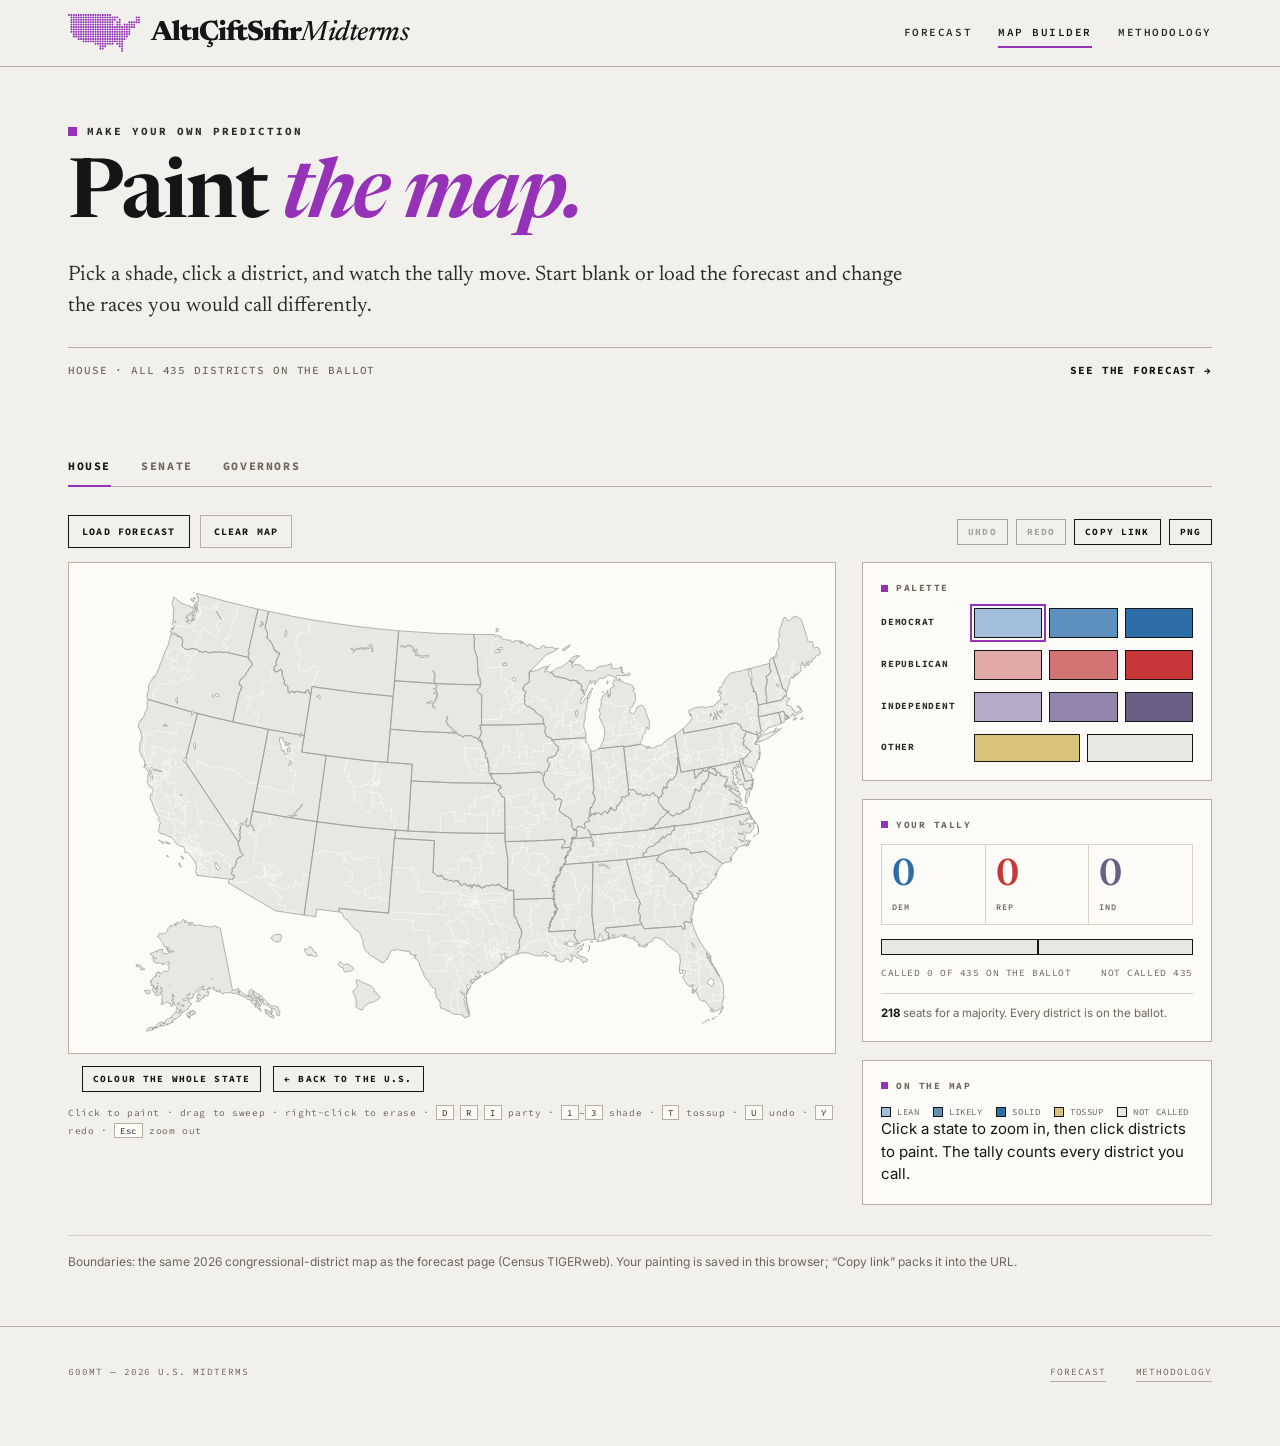
==== commit 7c18406c: "Add methodology and race pages, race search, mobile cards" ====
--- a/map.html
+++ b/map.html
@@ -5,6 +5,11 @@
   <meta name="viewport" content="width=device-width, initial-scale=1.0">
   <title>AltıÇiftSıfır Midterms — Make your own 2026 map</title>
   <meta name="description" content="Paint the 2026 U.S. midterms map yourself — House districts, Senate seats and governorships — and watch the tally.">
+  <meta property="og:title" content="AltıÇiftSıfır Midterms — Make your own 2026 map">
+  <meta property="og:description" content="Paint the 2026 U.S. midterms map yourself — House districts, Senate seats and governorships — and watch the tally.">
+  <meta property="og:type" content="website">
+  <meta property="og:url" content="https://anketdelisi.github.io/600mt/map.html">
+  <meta name="twitter:card" content="summary">
   <link rel="icon" type="image/svg+xml" href="img/logo.svg">
   <link rel="stylesheet" href="css/site.css">
 </head>
@@ -18,6 +23,7 @@
       <nav class="nav" aria-label="Primary">
         <a href="index.html">Forecast</a>
         <a class="active" href="map.html">Map Builder</a>
+        <a href="methodology.html">Methodology</a>
       </nav>
     </div>
   </header>
@@ -138,6 +144,7 @@
       <span>600mt &mdash; 2026 U.S. midterms</span>
       <span class="spacer"></span>
       <a href="index.html">Forecast</a>
+      <a href="methodology.html">Methodology</a>
     </div>
   </footer>
 
--- a/css/site.css
+++ b/css/site.css
@@ -5,8 +5,8 @@
 @import url('https://fonts.googleapis.com/css2?family=Newsreader:ital,opsz,wght@0,6..72,400;0,6..72,500;0,6..72,600;0,6..72,800;1,6..72,400;1,6..72,500&family=Inter:wght@400;500;600;700;800&family=Source+Code+Pro:wght@400;500;600;700&display=swap');
 
 :root{
-  --paper:#F4F1E9;
-  --paper-2:#ECE8DD;
+  --paper:#F2F0EC;
+  --paper-2:#E9E7E2;
   --surface:#FCFBF7;
   --ink:#151515;
   --ink-2:#2B2B2B;
@@ -14,7 +14,7 @@
   --line:#D8D2C4;
   --line-strong:#B7B0A0;
   --brand:#9532B8;
-  --brand-deep:#6C2188;
+  --brand-deep:#9532B8;
   --d:#2E6EA8;
   --r:#C83737;
   --i:#6C5F86;
@@ -47,7 +47,7 @@
 }
 ::selection{background:rgba(149,50,184,0.18)}
 a{color:inherit;text-decoration:none}
-a:hover{color:var(--brand-deep)}
+a:hover{color:var(--brand)}
 button{font-family:inherit}
 img{max-width:100%}
 :focus-visible{outline:2px solid var(--brand);outline-offset:2px}
@@ -58,7 +58,7 @@
 /* ---------- top bar ---------- */
 .topbar{
   position:sticky;top:0;z-index:60;
-  background:rgba(244,241,233,0.92);
+  background:rgba(242,240,236,0.92);
   -webkit-backdrop-filter:blur(10px);
   border-bottom:1px solid var(--line-strong);
 }
@@ -67,7 +67,7 @@
 .brand-mark{height:38px;width:auto;display:block;flex:none}
 .brand-word{display:flex;align-items:baseline;font-family:var(--serif);font-weight:800;font-size:28px;line-height:1;letter-spacing:-0.035em;white-space:nowrap}
 .brand-word em{font-style:italic;font-weight:500;letter-spacing:-0.02em;margin-left:0.02em}
-.brand:hover .brand-word,.brand:hover .brand-word em{color:var(--brand-deep)}
+.brand:hover .brand-word,.brand:hover .brand-word em{color:var(--brand)}
 .nav{margin-left:auto;display:flex;align-items:center;gap:26px}
 .nav a{font-family:var(--mono);font-size:11px;font-weight:600;letter-spacing:0.14em;text-transform:uppercase;color:var(--ink-2);padding:6px 0;border-bottom:2px solid transparent}
 .nav a:hover{color:var(--ink);border-bottom-color:var(--line-strong)}
@@ -104,7 +104,7 @@
   font-family:var(--serif);font-weight:600;font-size:clamp(44px,6.4vw,84px);
   line-height:0.98;letter-spacing:-0.03em;margin:0 0 22px;max-width:1000px;
 }
-h1.display em{font-style:italic;color:var(--brand-deep)}
+h1.display em{font-style:italic;color:var(--brand)}
 .lede{font-family:var(--serif);font-size:clamp(17px,2vw,21px);line-height:1.5;color:var(--ink-2);max-width:72ch;margin:0 0 24px}
 .dateline{display:flex;flex-wrap:wrap;align-items:center;gap:10px 22px;border-top:1px solid var(--line-strong);padding-top:14px;font-family:var(--mono);font-size:11px;font-weight:500;letter-spacing:0.08em;text-transform:uppercase;color:var(--muted)}
 .dateline b{color:var(--ink);font-weight:700}
@@ -227,8 +227,10 @@
 .rd-graph{background:var(--surface);border:1px solid var(--line-strong);padding:10px 12px;margin-bottom:14px}
 .rd-table th{padding:6px 8px;border-bottom:1px solid var(--ink)}
 .rd-table td{padding:7px 8px;border-bottom:1px solid var(--line);font-size:12px;font-weight:600}
-.rd-table td.num{font-family:var(--mono);font-variant-numeric:tabular-nums;text-align:right;font-weight:500}
+.rd-table td.num,.num{font-family:var(--mono);font-variant-numeric:tabular-nums;text-align:right;font-weight:500}
 .rd-table td.d{color:var(--d)}.rd-table td.r{color:var(--r)}
+.race-link{font-family:var(--mono);font-size:10px;font-weight:600;letter-spacing:0.08em;text-transform:uppercase;border-bottom:1px solid var(--line-strong);white-space:nowrap;margin-left:auto}
+.race-link:hover{border-color:var(--brand)}
 
 /* ---------- map (forecast) ---------- */
 .mapwrap{position:relative}
@@ -286,6 +288,30 @@
   padding:8px 10px;border:1px solid var(--ink);background:var(--surface);color:var(--ink);cursor:pointer;
 }
 .toggle-flow{display:flex;align-items:center;gap:12px;margin-bottom:16px;flex-wrap:wrap}
+.race-search{
+  font-family:var(--mono);font-size:11px;letter-spacing:0.04em;
+  padding:8px 10px;border:1px solid var(--line-strong);background:var(--surface);
+  color:var(--ink);min-width:240px;flex:1 1 260px;max-width:420px;
+}
+.race-search::placeholder{color:var(--muted)}
+@media (max-width:760px){
+  .race-table thead{display:none}
+  .race-table tr[data-key]{
+    display:block;border:1px solid var(--line);background:var(--surface);
+    margin:0 0 10px;padding:10px 12px;
+  }
+  .race-table tr[data-key] td{
+    display:flex;align-items:center;justify-content:space-between;gap:14px;
+    border:0;padding:4px 0;font-size:13px;
+  }
+  .race-table tr[data-key] td::before{
+    content:attr(data-label);font-family:var(--mono);font-size:9px;
+    font-weight:700;letter-spacing:0.12em;text-transform:uppercase;
+    color:var(--muted);flex:none;
+  }
+  .race-table tr[data-key] td.race-name{display:block}
+  .race-table tr[data-key] td.race-name::before{display:none}
+}
 .footer{padding:38px 0 64px;border-top:1px solid var(--line-strong);margin-top:54px}
 .footer .shell{display:flex;flex-wrap:wrap;gap:16px 30px;align-items:baseline;font-family:var(--mono);font-size:9.5px;letter-spacing:0.1em;text-transform:uppercase;color:var(--muted)}
 .footer .shell .spacer{margin-left:auto}
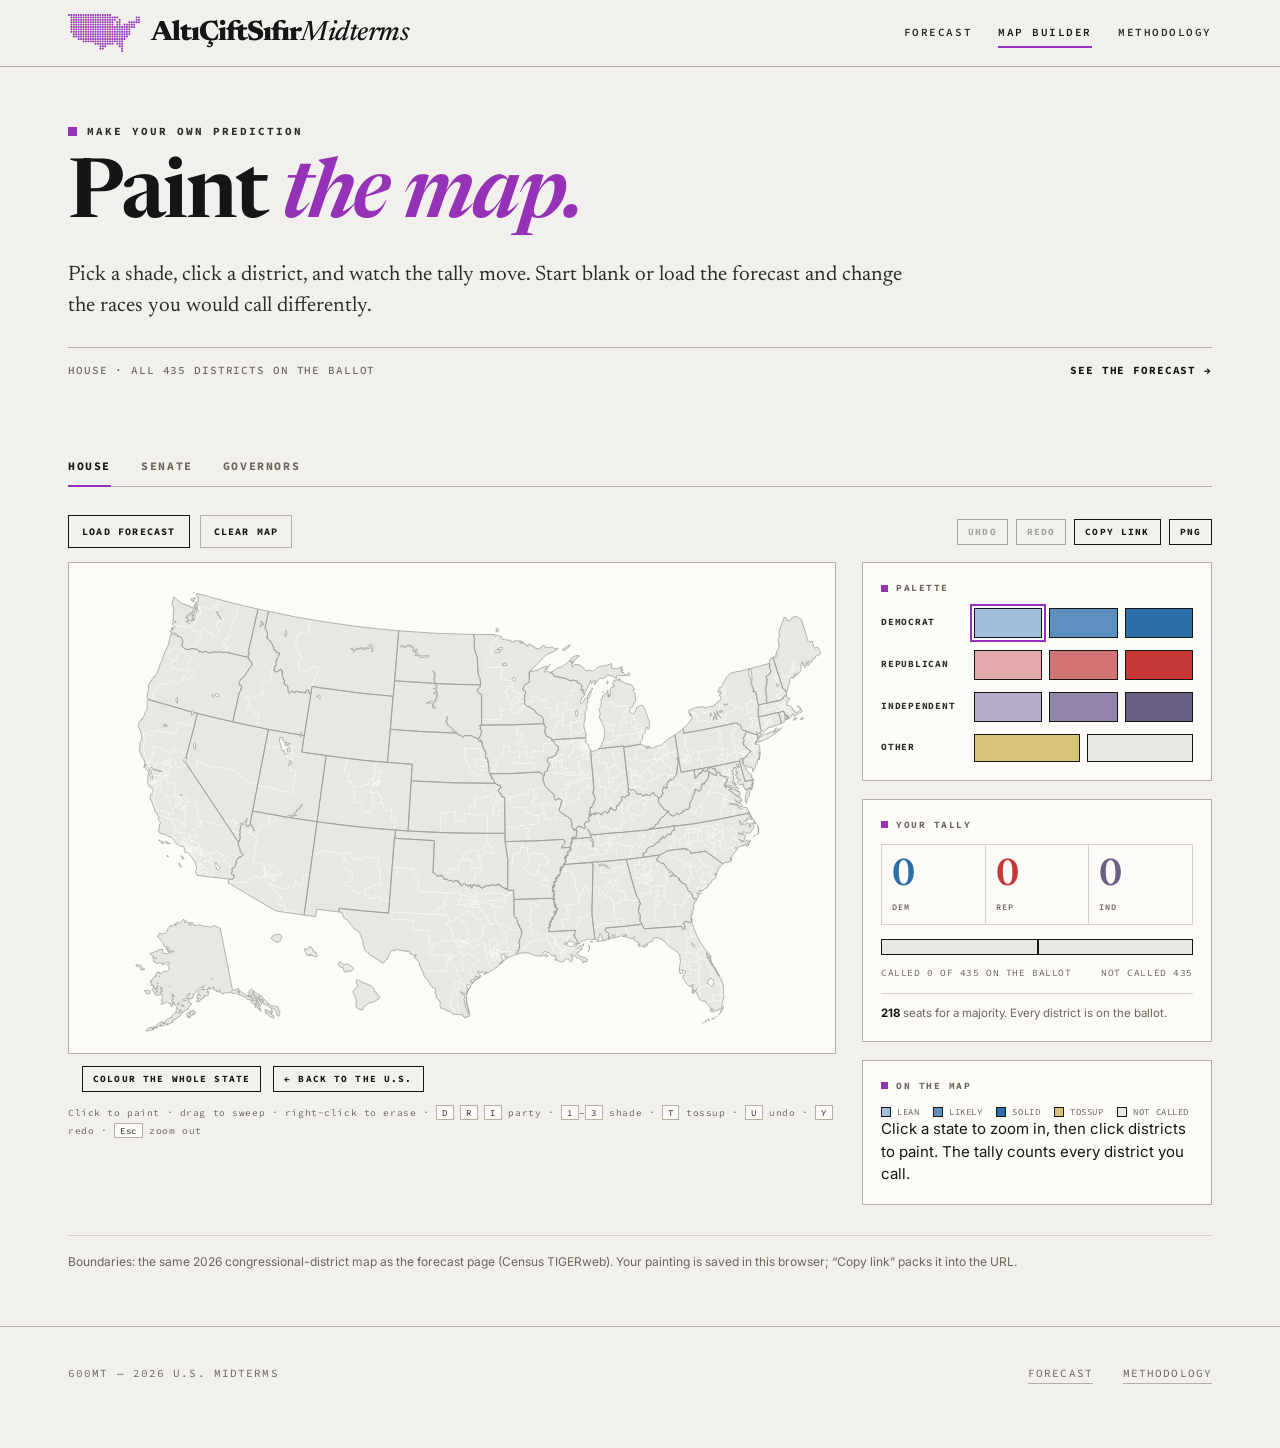
==== commit 11734487: "Tighten 600mt forecast layout, labels, and keyboard access" ====
--- a/map.html
+++ b/map.html
@@ -11,7 +11,7 @@
   <meta property="og:url" content="https://anketdelisi.github.io/600mt/map.html">
   <meta name="twitter:card" content="summary">
   <link rel="icon" type="image/svg+xml" href="img/logo.svg">
-  <link rel="stylesheet" href="css/site.css">
+  <link rel="stylesheet" href="css/site.css?v=20261023a">
 </head>
 <body>
   <header class="topbar">
@@ -149,6 +149,6 @@
   </footer>
 
   <div class="toast" id="toast"></div>
-  <script src="js/map.js"></script>
+  <script src="js/map.js?v=20261023a"></script>
 </body>
 </html>
--- a/css/site.css
+++ b/css/site.css
@@ -84,16 +84,16 @@
   .brand-mark{height:31px}
   .brand-word{display:none}
   .nav{gap:14px}
-  .nav a{font-size:10px;letter-spacing:0.1em}
+  .nav a{font-size:11px;letter-spacing:0.1em}
 }
 @media (max-width:430px){
   .brand-mark{height:27px}
   .nav{gap:10px}
-  .nav a{font-size:9px;letter-spacing:0.05em}
+  .nav a{font-size:11px;letter-spacing:0.05em}
 }
 @media (max-width:360px){
   .brand-mark{height:24px}
-  .nav a{font-size:8.5px}
+  .nav a{font-size:11px}
 }
 
 /* ---------- masthead ---------- */
@@ -147,19 +147,16 @@
 .sb-seg{display:flex;flex-direction:column;gap:2px}
 .sb-seg .v{font-family:var(--serif);font-size:34px;font-weight:600;line-height:1;letter-spacing:-0.02em}
 .sb-seg .v .pct{font-size:18px;vertical-align:8px;color:var(--muted)}
-.sb-seg .k{font-family:var(--mono);font-size:9.5px;font-weight:600;letter-spacing:0.14em;text-transform:uppercase;color:var(--muted)}
+.sb-seg .k{font-family:var(--mono);font-size:11px;font-weight:600;letter-spacing:0.14em;text-transform:uppercase;color:var(--muted)}
 .sb-seg.d .v{color:var(--d)}
 .sb-seg.r .v{color:var(--r)}
 .sb-seats{font-family:var(--mono);font-size:12px;font-weight:500;color:var(--ink-2);line-height:1.6}
 .sb-seats b{font-weight:700}
 .sb-seats b.d{color:var(--d)}.sb-seats b.r{color:var(--r)}
-.sb-maj{font-family:var(--mono);font-size:10px;font-weight:600;letter-spacing:0.12em;text-transform:uppercase;color:var(--muted);text-align:right}
+.sb-maj{font-family:var(--mono);font-size:11px;font-weight:600;letter-spacing:0.12em;text-transform:uppercase;color:var(--muted);text-align:right}
 @media (max-width:820px){.sb-maj{text-align:left}}
 
 /* ---------- two-column layout ---------- */
-.layout-2col{display:grid;grid-template-columns:minmax(0,5fr) minmax(0,7fr);gap:22px;align-items:start;margin-bottom:22px}
-@media (max-width:900px){.layout-2col{grid-template-columns:1fr}}
-.col-a,.col-b{display:flex;flex-direction:column;gap:22px}
 
 /* ---------- win-probability cells ---------- */
 .ctl{display:grid;grid-template-columns:1fr 1fr;gap:1px;background:var(--line);border:1px solid var(--line);margin:16px 0 0}
@@ -175,16 +172,17 @@
 .ctl .line b{color:var(--ink)}
 
 /* ---------- charts ---------- */
-.chart svg{width:100%;height:170px;display:block}
-.chart .axis{font-family:var(--mono);font-size:9px;font-weight:600;fill:var(--muted)}
+.chart svg{width:100%;height:190px;display:block}
+.chart .axis{font-family:var(--mono);font-size:10px;font-weight:600;fill:var(--muted)}
 
 /* ---------- tables ---------- */
 table{width:100%;border-collapse:collapse}
-th{font-family:var(--mono);font-size:9.5px;font-weight:700;letter-spacing:0.14em;text-transform:uppercase;color:var(--muted);text-align:left;padding:10px 10px;border-bottom:1px solid var(--ink)}
+th{font-family:var(--mono);font-size:11px;font-weight:700;letter-spacing:0.14em;text-transform:uppercase;color:var(--muted);text-align:left;padding:10px 10px;border-bottom:1px solid var(--ink)}
 td{padding:11px 10px;border-bottom:1px solid var(--line);vertical-align:middle;font-size:13px}
 tbody tr{transition:background .12s ease}
 tr[data-key]{cursor:pointer}
 tr[data-key]:hover td{background:var(--paper-2)}
+tr[data-key]:focus-visible{outline:2px solid var(--brand);outline-offset:-2px}
 tr.selected td{background:#F1E9F4}
 .race-name b{font-size:13.5px;font-weight:700}
 .race-name .inc{display:block;color:var(--muted);font-size:11px;margin-top:2px}
@@ -194,7 +192,7 @@
 .party-badge.R{background:var(--r)}
 .party-badge.I{background:var(--i);color:#fff;font-size:8px;font-weight:800}
 .party-badge.open{color:var(--muted);font-size:8px;font-weight:800}
-.rating{display:inline-block;font-family:var(--mono);font-size:10px;font-weight:600;letter-spacing:0.04em;padding:4px 8px;border:1px solid var(--line-strong);white-space:nowrap;color:var(--ink-2)}
+.rating{display:inline-block;font-family:var(--mono);font-size:11px;font-weight:600;letter-spacing:0.04em;padding:4px 8px;border:1px solid var(--line-strong);white-space:nowrap;color:var(--ink-2)}
 .rating.d{border-color:var(--d);color:var(--d);background:#EDF3F9}
 .rating.r{border-color:var(--r);color:var(--r);background:#FAEEEE}
 .rating.t{border-color:#B99A3F;color:#7A6418;background:#F7F0D7}
@@ -221,25 +219,29 @@
 tr.detail-row td{background:var(--paper);border-bottom:1px solid var(--ink);padding:16px 10px}
 .race-detail{padding:2px}
 .race-detail.empty{font-family:var(--mono);font-size:11px;color:var(--muted);padding:10px 2px}
+.rd-model{font-family:var(--mono);font-size:10.5px;color:var(--muted);line-height:1.7;margin-bottom:12px;padding-bottom:10px;border-bottom:1px solid var(--line)}
+.rd-model b{color:var(--ink)}
 .rd-head{display:flex;align-items:baseline;gap:12px;flex-wrap:wrap;margin-bottom:12px}
-.rd-title{font-family:var(--mono);font-size:10px;font-weight:700;letter-spacing:0.14em;text-transform:uppercase}
-.rd-note{font-family:var(--mono);font-size:10px;color:var(--muted)}
+.rd-title{font-family:var(--mono);font-size:11px;font-weight:700;letter-spacing:0.14em;text-transform:uppercase}
+.rd-note{font-family:var(--mono);font-size:11px;color:var(--muted)}
 .rd-graph{background:var(--surface);border:1px solid var(--line-strong);padding:10px 12px;margin-bottom:14px}
 .rd-table th{padding:6px 8px;border-bottom:1px solid var(--ink)}
 .rd-table td{padding:7px 8px;border-bottom:1px solid var(--line);font-size:12px;font-weight:600}
 .rd-table td.num,.num{font-family:var(--mono);font-variant-numeric:tabular-nums;text-align:right;font-weight:500}
 .rd-table td.d{color:var(--d)}.rd-table td.r{color:var(--r)}
-.race-link{font-family:var(--mono);font-size:10px;font-weight:600;letter-spacing:0.08em;text-transform:uppercase;border-bottom:1px solid var(--line-strong);white-space:nowrap;margin-left:auto}
+.race-link{font-family:var(--mono);font-size:11px;font-weight:600;letter-spacing:0.08em;text-transform:uppercase;border-bottom:1px solid var(--line-strong);white-space:nowrap;margin-left:auto}
 .race-link:hover{border-color:var(--brand)}
 
 /* ---------- map (forecast) ---------- */
 .mapwrap{position:relative}
 .map-ctrls{display:flex;align-items:center;gap:10px;margin-bottom:12px;flex-wrap:wrap}
-.map-ctrls .map-title{font-family:var(--mono);font-size:10px;font-weight:600;letter-spacing:0.08em;text-transform:uppercase;color:var(--muted)}
+.map-ctrls .map-title{font-family:var(--mono);font-size:11px;font-weight:600;letter-spacing:0.08em;text-transform:uppercase;color:var(--muted)}
+.map-card .map-svg{width:100%;height:auto;max-height:520px;display:block}
 .map-svg{width:100%;display:block}
 .map-svg .land{fill:var(--paper-2);stroke:#fff;stroke-width:0.6}
 .map-svg .st{stroke:#fff;stroke-width:0.6;cursor:pointer;transition:fill .15s ease}
 .map-svg .st:hover,.map-svg .st.focus{stroke:var(--ink);stroke-width:1.4}
+.map-svg .st:focus-visible,.map-svg .dist:focus-visible{outline:2px solid var(--brand);outline-offset:2px}
 .map-svg .dist{stroke:#fff;stroke-width:0.4;cursor:pointer;transition:fill .12s ease}
 .map-svg .dist:hover,.map-svg .dist.focus{stroke:var(--ink);stroke-width:1.1}
 .map-svg .sub{stroke:var(--ink);stroke-width:1;fill:none;pointer-events:none;opacity:0.45}
@@ -249,7 +251,7 @@
 .map-tip .r{font-family:var(--mono);font-size:11px;margin-top:2px}
 .map-tip .r .d{color:#9CC3E8}.map-tip .r .u{color:#F0A6A6}
 .map-tip .m{opacity:0.7;font-size:10.5px;margin-top:3px;font-family:var(--mono)}
-.map-leg{display:flex;align-items:center;gap:10px;flex-wrap:wrap;font-family:var(--mono);font-size:9.5px;letter-spacing:0.06em;text-transform:uppercase;color:var(--muted);margin-top:14px;padding-top:12px;border-top:1px solid var(--line)}
+.map-leg{display:flex;align-items:center;gap:10px;flex-wrap:wrap;font-family:var(--mono);font-size:11px;letter-spacing:0.06em;text-transform:uppercase;color:var(--muted);margin-top:14px;padding-top:12px;border-top:1px solid var(--line)}
 .map-leg .bar{width:170px;height:10px;border:1px solid var(--ink);display:flex;overflow:hidden}
 .map-leg .bar i{display:block;height:100%}
 .map-leg b{color:var(--ink)}
@@ -305,15 +307,15 @@
     border:0;padding:4px 0;font-size:13px;
   }
   .race-table tr[data-key] td::before{
-    content:attr(data-label);font-family:var(--mono);font-size:9px;
+    content:attr(data-label);font-family:var(--mono);font-size:11px;
     font-weight:700;letter-spacing:0.12em;text-transform:uppercase;
-    color:var(--muted);flex:none;
+    color:var(--muted);flex:none;font-size:11px;
   }
   .race-table tr[data-key] td.race-name{display:block}
   .race-table tr[data-key] td.race-name::before{display:none}
 }
 .footer{padding:38px 0 64px;border-top:1px solid var(--line-strong);margin-top:54px}
-.footer .shell{display:flex;flex-wrap:wrap;gap:16px 30px;align-items:baseline;font-family:var(--mono);font-size:9.5px;letter-spacing:0.1em;text-transform:uppercase;color:var(--muted)}
+.footer .shell{display:flex;flex-wrap:wrap;gap:16px 30px;align-items:baseline;font-family:var(--mono);font-size:11px;letter-spacing:0.1em;text-transform:uppercase;color:var(--muted)}
 .footer .shell .spacer{margin-left:auto}
 .footer a{border-bottom:1px solid var(--line-strong);padding-bottom:1px}
 .footer a:hover{border-color:var(--brand)}
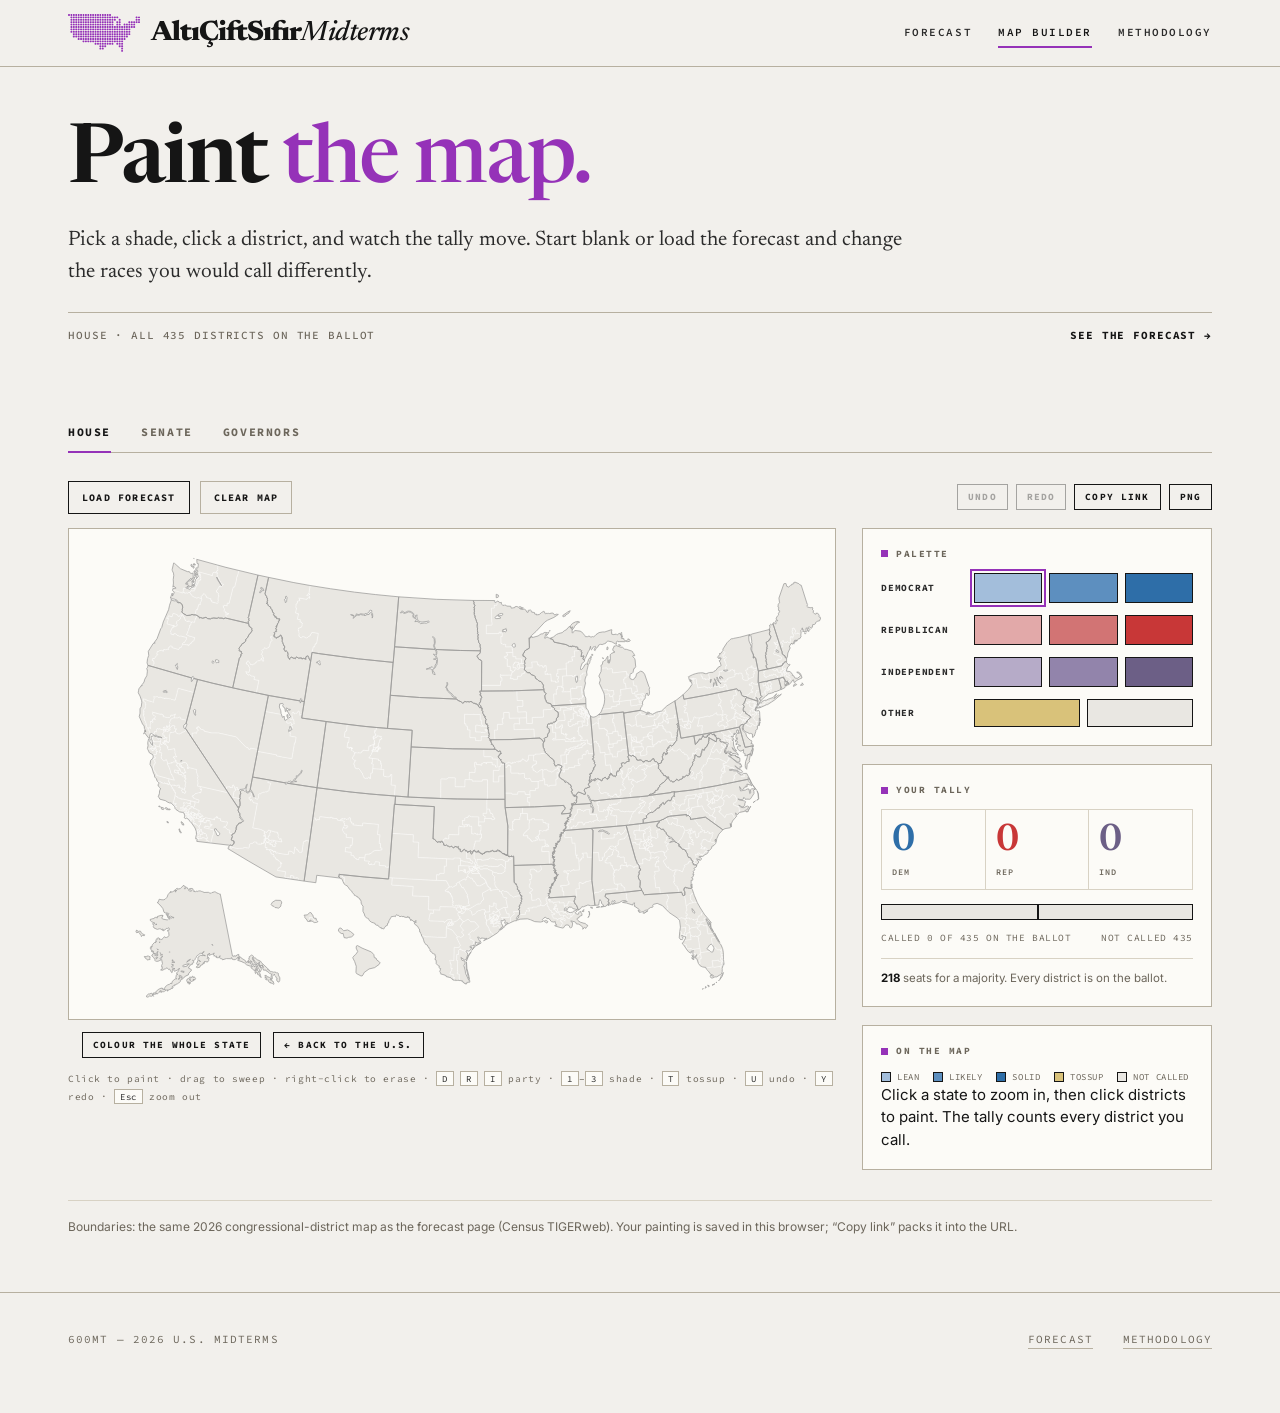
==== commit 4fe3d518: "Make the 600mt masthead less generic" ====
--- a/map.html
+++ b/map.html
@@ -11,7 +11,7 @@
   <meta property="og:url" content="https://anketdelisi.github.io/600mt/map.html">
   <meta name="twitter:card" content="summary">
   <link rel="icon" type="image/svg+xml" href="img/logo.svg">
-  <link rel="stylesheet" href="css/site.css?v=20261023a">
+  <link rel="stylesheet" href="css/site.css?v=20261023c">
 </head>
 <body>
   <header class="topbar">
@@ -30,8 +30,7 @@
 
   <main class="shell">
     <header class="masthead">
-      <div class="kicker">Make your own prediction</div>
-      <h1 class="display">Paint <em>the map.</em></h1>
+      <h1 class="display">Paint <span class="display-accent">the map.</span></h1>
       <p class="lede">Pick a shade, click a district, and watch the tally move. Start blank or load the forecast and change the races you would call differently.</p>
       <div class="dateline">
         <span id="status">Loading map&hellip;</span>
@@ -149,6 +148,6 @@
   </footer>
 
   <div class="toast" id="toast"></div>
-  <script src="js/map.js?v=20261023a"></script>
+  <script src="js/map.js?v=20261023c"></script>
 </body>
 </html>
--- a/css/site.css
+++ b/css/site.css
@@ -104,7 +104,7 @@
   font-family:var(--serif);font-weight:600;font-size:clamp(44px,6.4vw,84px);
   line-height:0.98;letter-spacing:-0.03em;margin:0 0 22px;max-width:1000px;
 }
-h1.display em{font-style:italic;color:var(--brand)}
+h1.display .display-accent{font-style:normal;color:var(--brand);font-weight:500}
 .lede{font-family:var(--serif);font-size:clamp(17px,2vw,21px);line-height:1.5;color:var(--ink-2);max-width:72ch;margin:0 0 24px}
 .dateline{display:flex;flex-wrap:wrap;align-items:center;gap:10px 22px;border-top:1px solid var(--line-strong);padding-top:14px;font-family:var(--mono);font-size:11px;font-weight:500;letter-spacing:0.08em;text-transform:uppercase;color:var(--muted)}
 .dateline b{color:var(--ink);font-weight:700}
@@ -170,6 +170,8 @@
 .ctl .lbl{font-family:var(--mono);font-size:9.5px;font-weight:600;letter-spacing:0.12em;text-transform:uppercase;color:var(--muted);margin-top:8px;line-height:1.5}
 .ctl .line{grid-column:1/-1;background:var(--surface);padding:14px 16px;font-size:12.5px;color:var(--muted);line-height:1.65}
 .ctl .line b{color:var(--ink)}
+.cal-note{grid-column:1/-1;margin:0;padding:10px 16px;border-top:1px solid var(--line);font-size:12px;color:var(--muted);background:var(--surface)}
+.cal-note b{color:var(--brand)}
 
 /* ---------- charts ---------- */
 .chart svg{width:100%;height:190px;display:block}
@@ -186,6 +188,7 @@
 tr.selected td{background:#F1E9F4}
 .race-name b{font-size:13.5px;font-weight:700}
 .race-name .inc{display:block;color:var(--muted);font-size:11px;margin-top:2px}
+.cal-badge{display:inline-block;margin-left:7px;padding:1px 5px;border:1px solid var(--brand);color:var(--brand);font-family:var(--mono);font-size:11px;font-weight:700;letter-spacing:0.04em;text-transform:uppercase;vertical-align:2px}
 .party-badge{display:inline-flex;align-items:center;justify-content:center;width:20px;height:20px;margin-right:8px;vertical-align:-4px;overflow:hidden;border:1px solid var(--line-strong);background:#fff}
 .party-badge img{width:100%;height:100%;object-fit:contain;display:block}
 .party-badge.D{background:var(--d)}
